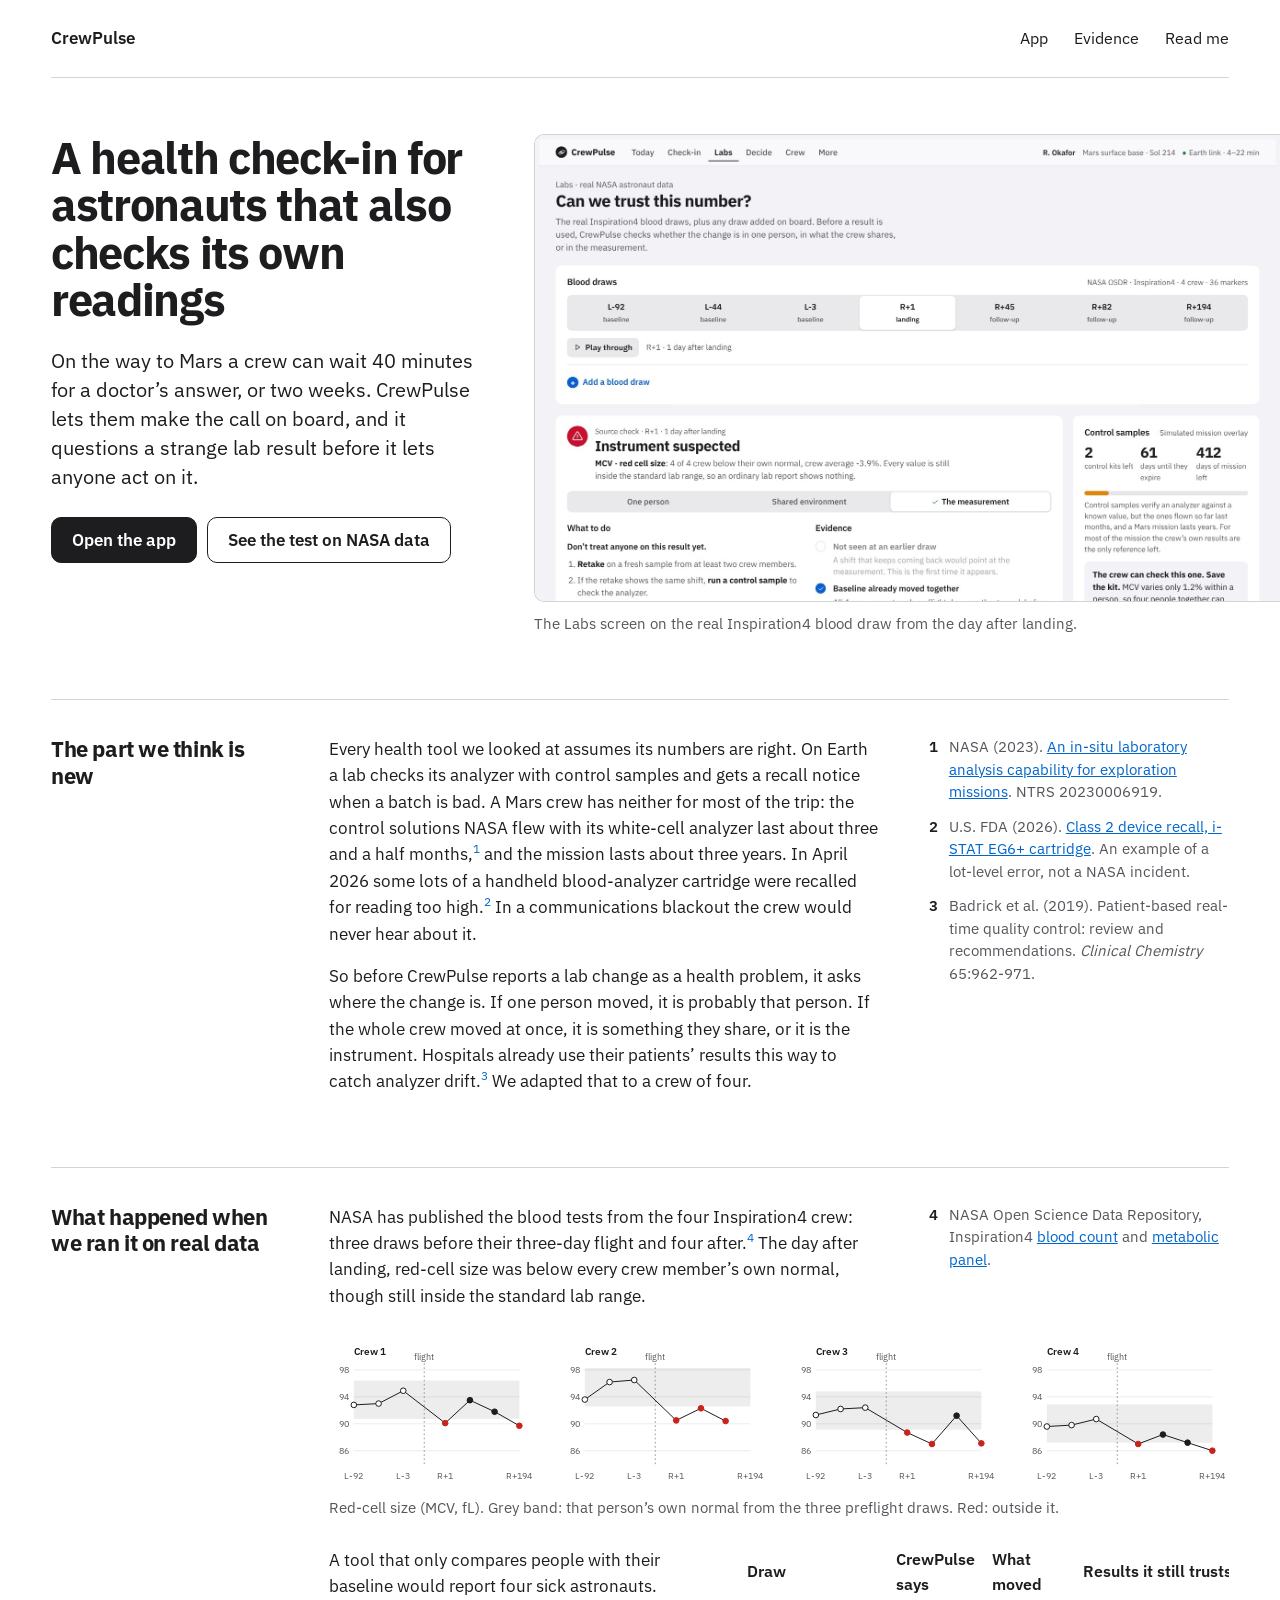
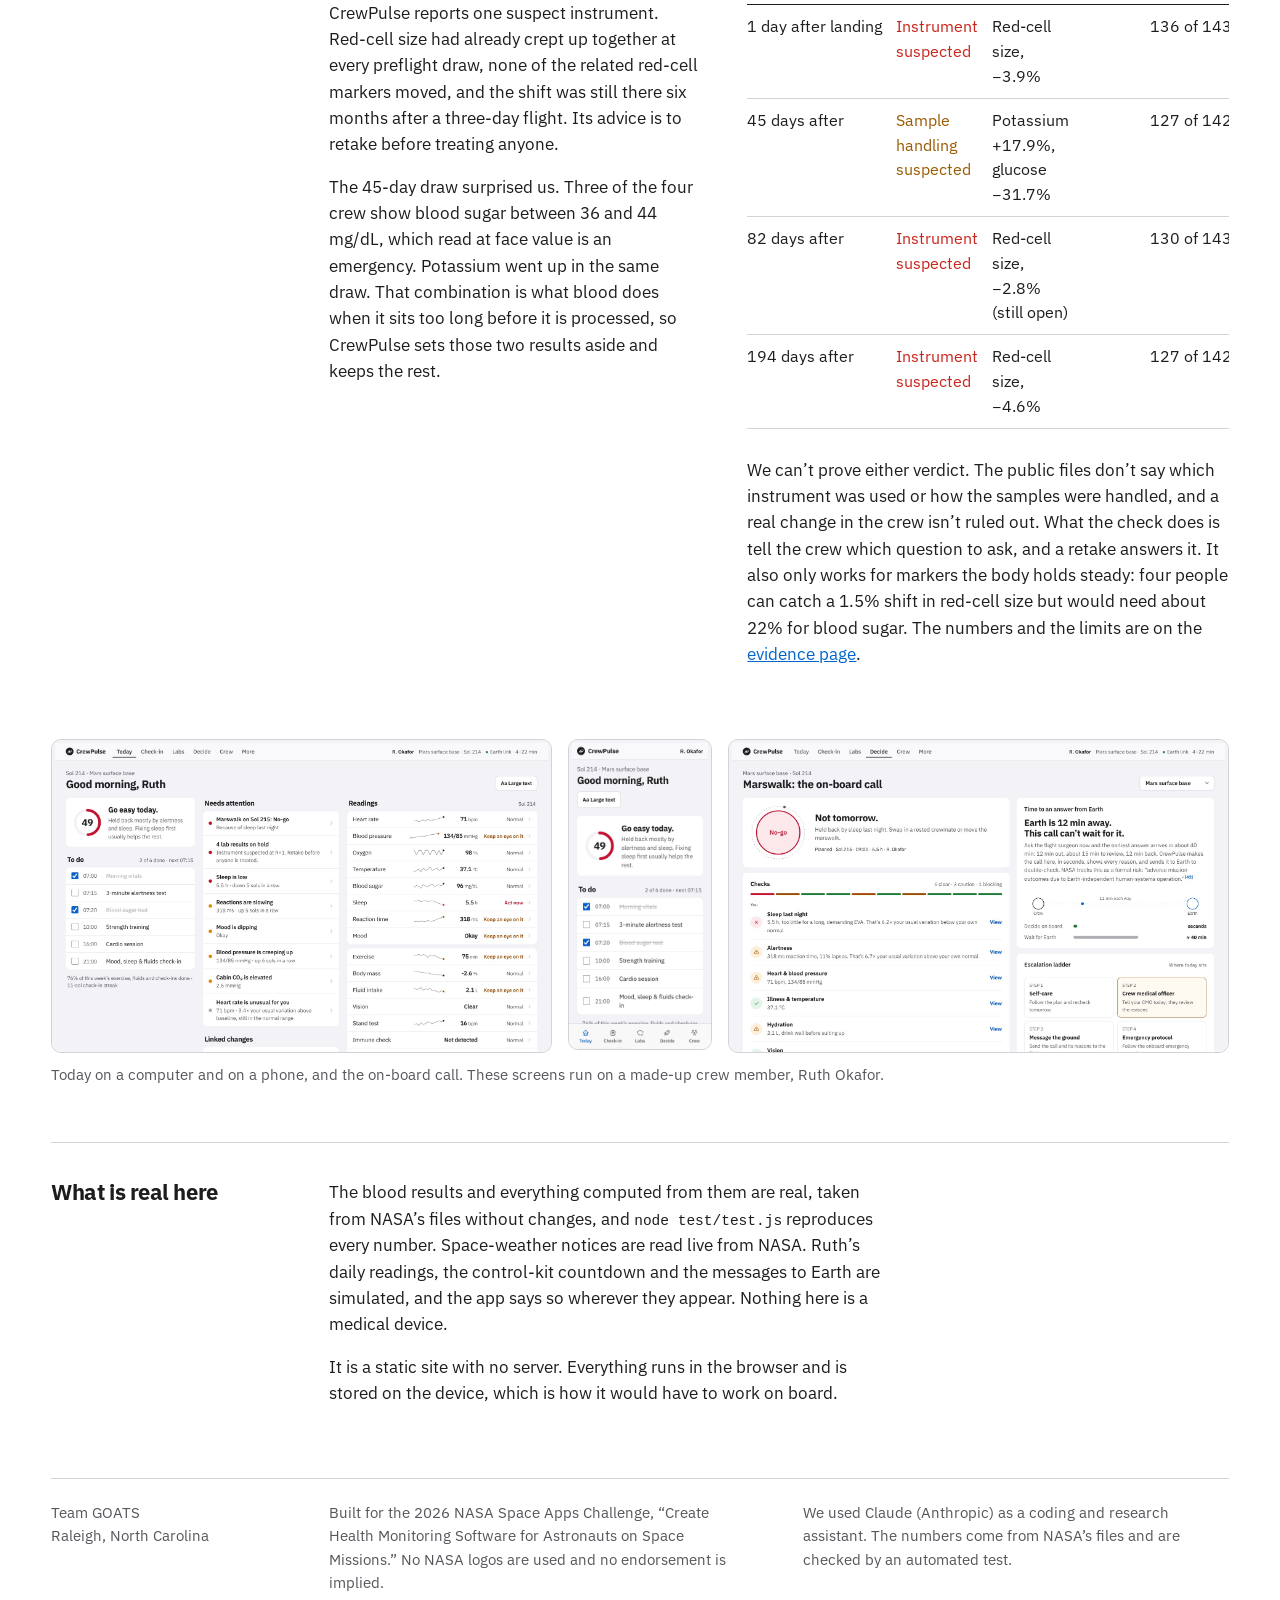
==== index.html @ 05806c50 "CrewPulse: NASA Space Apps 2026 entry Static site: index.html, app.html, proof.html, analysis, tests" ====
<!doctype html>
<html lang="en">
<head>
<meta charset="utf-8">
<meta name="viewport" content="width=device-width, initial-scale=1, viewport-fit=cover">
<link rel="icon" href="data:image/svg+xml,%3Csvg xmlns=%27http://www.w3.org/2000/svg%27 viewBox=%270 0 32 32%27%3E%3Ccircle cx=%2716%27 cy=%2716%27 r=%2715%27 fill=%27%231d1d1f%27/%3E%3Cpath d=%27M6 17h5l3-6 4 11 3-5h5%27 fill=%27none%27 stroke=%27%23fff%27 stroke-width=%272.4%27 stroke-linejoin=%27round%27 stroke-linecap=%27round%27/%3E%3C/svg%3E">
<title>CrewPulse</title>
<meta name="description" content="CrewPulse is a health check-in for astronauts that checks whether a lab result can be trusted before the crew acts on it. NASA Space Apps Challenge 2026.">
<meta name="theme-color" content="#ffffff">
<style>
@font-face{font-family:"IBM Plex Sans";font-style:normal;font-weight:100 700;font-display:swap;src:url(fonts/IBMPlexSans-latin.woff2) format("woff2");unicode-range:U+0000-00FF,U+0131,U+0152-0153,U+02BB-02BC,U+02C6,U+02DA,U+02DC,U+0304,U+0308,U+0329,U+2000-206F,U+20AC,U+2122,U+2191,U+2193,U+2212,U+2215,U+FEFF,U+FFFD}
@font-face{font-family:"IBM Plex Sans";font-style:normal;font-weight:100 700;font-display:swap;src:url(fonts/IBMPlexSans-latin-ext.woff2) format("woff2");unicode-range:U+0100-02BA,U+02BD-02C5,U+02C7-02CC,U+02CE-02D7,U+02DD-02FF,U+1D00-1DBF,U+1E00-1E9F,U+1EF2-1EFF,U+2020,U+20A0-20AB,U+20AD-20C0,U+2113,U+2C60-2C7F,U+A720-A7FF}
:root{--ink:#1d1d1f;--grey:#56565c;--rule:#d2d2d7;--wash:#f5f5f7;--link:#0066cc;--red:#c9241c;--amber:#9a5a00;--blue:#2a5bd7;--pad:clamp(20px,4vw,56px);
  --sans:"IBM Plex Sans",-apple-system,BlinkMacSystemFont,"Segoe UI",Roboto,"Helvetica Neue",Arial,sans-serif;--mono:ui-monospace,SFMono-Regular,Menlo,Consolas,monospace}
*{box-sizing:border-box}
html{-webkit-text-size-adjust:100%}
body{margin:0;background:#fff;color:var(--ink);font-family:var(--sans);font-size:17px;line-height:1.55;-webkit-font-smoothing:antialiased;overflow-x:hidden}
a{color:var(--link)}
:focus-visible{outline:2px solid var(--link);outline-offset:2px}
img{max-width:100%;height:auto;display:block}
.page{max-width:1640px;margin:0 auto;padding:0 var(--pad) 64px}
.site{display:flex;gap:26px;align-items:baseline;font-size:16px;padding:20px 0;border-bottom:1px solid var(--rule)}
.site b{font-weight:600;margin-right:auto;font-size:17px}
.site a{color:var(--ink);text-decoration:none;padding:6px 0}.site a:hover{text-decoration:underline}
.hero{display:grid;grid-template-columns:minmax(0,5fr) minmax(0,8fr);gap:48px;align-items:start;padding:56px 0 8px}
h1{font-size:clamp(32px,3.5vw,52px);line-height:1.06;font-weight:700;letter-spacing:-.03em;margin:0 0 22px}
.intro{font-size:20px;line-height:1.45;margin:0 0 26px}
.go{display:flex;flex-wrap:wrap;gap:10px;margin:0}
.go a{display:inline-flex;align-items:center;min-height:46px;padding:0 20px;border-radius:10px;font-weight:600;text-decoration:none;border:1px solid var(--ink);color:var(--ink)}
.go a.pri{background:var(--ink);color:#fff}
.hero figure{margin:0 calc(-1*var(--pad)) 0 0}
.hero .shot{border-radius:10px 0 0 10px;border-right:0;width:100%}
.shot{border:1px solid var(--rule);border-radius:10px}
.cap{color:var(--grey);font-size:15px;margin:10px 0 0}
.sec{display:grid;grid-template-columns:230px minmax(0,1fr) 300px;gap:20px 48px;padding:36px 0 0;margin-top:56px;border-top:1px solid var(--rule);align-items:start}
h2{font-size:22px;line-height:1.2;font-weight:700;letter-spacing:-.02em;margin:0}
.body{max-width:44em}
.wide{grid-column:2/-1;min-width:0}
p{margin:0 0 16px}
.side{color:var(--grey);font-size:15px;line-height:1.5}
.side p{margin:0 0 12px;padding-left:20px;position:relative}
.side p b{position:absolute;left:0;color:var(--ink);font-weight:600}
sup{font-size:12px;line-height:0}sup a{text-decoration:none}
table{border-collapse:collapse;width:100%;font-size:16px;margin:0 0 8px}
th{text-align:left;font-weight:600;padding:0 14px 8px 0;border-bottom:1px solid var(--ink)}
td{padding:9px 14px 9px 0;border-bottom:1px solid var(--rule);vertical-align:top}
td:first-child{white-space:nowrap}
td.num,th.num{text-align:right;font-variant-numeric:tabular-nums;white-space:nowrap;padding-right:0}
.scroll{overflow-x:auto}
.v-i{color:var(--red)}.v-h{color:var(--amber)}.v-e{color:var(--blue)}.v-u{color:var(--grey)}
.charts{display:grid;grid-template-columns:repeat(4,minmax(0,1fr));gap:24px}
.charts svg{width:100%;height:auto;display:block}
.charts text{font-family:var(--sans);font-size:11px;fill:var(--grey)}
.charts .t{fill:var(--ink);font-weight:600;font-size:12px}
.split{display:grid;grid-template-columns:minmax(0,1fr) minmax(0,1.3fr);gap:48px;align-items:start;margin-top:28px}
.screens{display:flex;gap:16px;align-items:flex-start;margin-top:56px}
.screens figure{margin:0;min-width:0}
.screens .d{flex:1620 1 0}.screens .m{flex:468 1 0}
code{font-family:var(--mono);font-size:14.5px}
.end{display:grid;grid-template-columns:230px minmax(0,1fr) minmax(0,1fr);gap:20px 48px;border-top:1px solid var(--rule);margin-top:56px;padding-top:22px;color:var(--grey);font-size:15px}
.end p{margin:0}
@media (max-width:1180px){
  .sec{grid-template-columns:180px minmax(0,1fr)}
  .side{grid-column:2}
  .end{grid-template-columns:180px minmax(0,1fr)}.end p:last-child{grid-column:2}
}
@media (max-width:900px){
  .hero{grid-template-columns:minmax(0,1fr);gap:28px;padding-top:36px}
  .hero figure{margin-right:0}.hero .shot{border-radius:10px;border-right:1px solid var(--rule)}
  .sec{grid-template-columns:minmax(0,1fr);gap:14px;margin-top:44px;padding-top:28px}
  .side,.wide{grid-column:1}
  .split{grid-template-columns:minmax(0,1fr);gap:24px}
  .charts{grid-template-columns:repeat(2,minmax(0,1fr));gap:16px}
  .screens{flex-wrap:wrap;margin-top:44px}.screens .d{flex:1 1 100%}.screens .m{flex:0 1 46%}
  .end{grid-template-columns:minmax(0,1fr)}.end p:last-child{grid-column:1}
}
@media (max-width:560px){body{font-size:16px}.intro{font-size:18px}.go a{flex:1 1 100%;justify-content:center}h2{font-size:20px}}
</style>
</head>
<body>
<div class="page">
  <nav class="site" aria-label="Main"><b>CrewPulse</b><a href="app.html">App</a><a href="proof.html">Evidence</a><a href="README.md">Read me</a></nav>

  <main>
  <div class="hero">
    <div>
      <h1>A health check-in for astronauts that also checks its own readings</h1>
      <p class="intro">On the way to Mars a crew can wait 40 minutes for a doctor’s answer, or two weeks. CrewPulse lets them make the call on board, and it questions a strange lab result before it lets anyone act on it.</p>
      <p class="go"><a class="pri" href="app.html">Open the app</a><a href="proof.html">See the test on NASA data</a></p>
    </div>
    <figure>
      <img class="shot" src="img/labs.jpg" width="1620" height="1012" alt="The Labs screen of CrewPulse. After the first blood draw following landing, it reads ‘Instrument suspected’, tells the crew to retake before treating anyone, and lists its evidence.">
      <p class="cap">The Labs screen on the real Inspiration4 blood draw from the day after landing.</p>
    </figure>
  </div>

  <section class="sec">
    <h2>The part we think is new</h2>
    <div class="body">
    <p>Every health tool we looked at assumes its numbers are right. On Earth a lab checks its analyzer with control samples and gets a recall notice when a batch is bad. A Mars crew has neither for most of the trip: the control solutions NASA flew with its white-cell analyzer last about three and a half months,<sup><a href="#n1">1</a></sup> and the mission lasts about three years. In April 2026 some lots of a handheld blood-analyzer cartridge were recalled for reading too high.<sup><a href="#n2">2</a></sup> In a communications blackout the crew would never hear about it.</p>
    <p>So before CrewPulse reports a lab change as a health problem, it asks where the change is. If one person moved, it is probably that person. If the whole crew moved at once, it is something they share, or it is the instrument. Hospitals already use their patients’ results this way to catch analyzer drift.<sup><a href="#n3">3</a></sup> We adapted that to a crew of four.</p>
    </div>
    <aside class="side">
      <p id="n1"><b>1</b>NASA (2023). <a href="https://ntrs.nasa.gov/citations/20230006919">An in-situ laboratory analysis capability for exploration missions</a>. NTRS 20230006919.</p>
      <p id="n2"><b>2</b>U.S. FDA (2026). <a href="https://www.accessdata.fda.gov/scripts/cdrh/cfdocs/cfRes/res.cfm?ID=219277">Class 2 device recall, i-STAT EG6+ cartridge</a>. An example of a lot-level error, not a NASA incident.</p>
      <p id="n3"><b>3</b>Badrick et al. (2019). Patient-based real-time quality control: review and recommendations. <i>Clinical Chemistry</i> 65:962-971.</p>
    </aside>
  </section>

  <section class="sec">
    <h2>What happened when we ran it on real data</h2>
    <div class="body">
    <p>NASA has published the blood tests from the four Inspiration4 crew: three draws before their three-day flight and four after.<sup><a href="#n4">4</a></sup> The day after landing, red-cell size was below every crew member’s own normal, though still inside the standard lab range.</p>
    </div>
    <aside class="side">
      <p id="n4"><b>4</b>NASA Open Science Data Repository, Inspiration4 <a href="https://doi.org/10.26030/e0rx-sh52">blood count</a> and <a href="https://doi.org/10.26030/mc5d-p710">metabolic panel</a>.</p>
    </aside>
    <div class="wide">
      <div class="charts" id="mcv" role="img" aria-label="Red-cell size for each of the four Inspiration4 crew across seven blood draws. All four drop below their own preflight range one day after landing."></div>
      <p class="cap">Red-cell size (MCV, fL). Grey band: that person’s own normal from the three preflight draws. Red: outside it.</p>
      <div class="split">
        <div>
        <p>A tool that only compares people with their baseline would report four sick astronauts. CrewPulse reports one suspect instrument. Red-cell size had already crept up together at every preflight draw, none of the related red-cell markers moved, and the shift was still there six months after a three-day flight. Its advice is to retake before treating anyone.</p>
        <p>The 45-day draw surprised us. Three of the four crew show blood sugar between 36 and 44 mg/dL, which read at face value is an emergency. Potassium went up in the same draw. That combination is what blood does when it sits too long before it is processed, so CrewPulse sets those two results aside and keeps the rest.</p>
        </div>
        <div>
          <div class="scroll">
          <table>
      <thead><tr><th>Draw</th><th>CrewPulse says</th><th>What moved</th><th class="num">Results it still trusts</th></tr></thead>
      <tbody id="draws">
        <tr><td>1 day after landing</td><td class="v-i">Instrument suspected</td><td>Red-cell size, −3.9%</td><td class="num">136 of 143</td></tr>
        <tr><td>45 days after</td><td class="v-h">Sample handling suspected</td><td>Potassium +17.9%, glucose −31.7%</td><td class="num">127 of 142</td></tr>
        <tr><td>82 days after</td><td class="v-i">Instrument suspected</td><td>Red-cell size, −2.8% (still open)</td><td class="num">130 of 143</td></tr>
        <tr><td>194 days after</td><td class="v-i">Instrument suspected</td><td>Red-cell size, −4.6%</td><td class="num">127 of 142</td></tr>
      </tbody>
    </table>
          </div>
          <p style="margin-top:20px">We can’t prove either verdict. The public files don’t say which instrument was used or how the samples were handled, and a real change in the crew isn’t ruled out. What the check does is tell the crew which question to ask, and a retake answers it. It also only works for markers the body holds steady: four people can catch a 1.5% shift in red-cell size but would need about 22% for blood sugar. The numbers and the limits are on the <a href="proof.html">evidence page</a>.</p>
        </div>
      </div>
    </div>
  </section>

  <div class="screens">
    <figure class="d"><img class="shot" src="img/today.jpg" width="1620" height="1012" alt="The Today screen on a computer: readiness score and to-do list on the left, things that need attention in the middle, every reading on the right."></figure>
    <figure class="m"><img class="shot" src="img/today-phone.jpg" width="780" height="1688" alt="The same Today screen on a phone, in one column with the tabs at the bottom."></figure>
    <figure class="d"><img class="shot" src="img/decide.jpg" width="1620" height="1012" alt="The Decide screen: Earth is 12 minutes away, and the on-board call for tomorrow’s Marswalk is No-go because of last night’s sleep."></figure>
  </div>
  <p class="cap">Today on a computer and on a phone, and the on-board call. These screens run on a made-up crew member, Ruth Okafor.</p>

  <section class="sec">
    <h2>What is real here</h2>
    <div class="body">
    <p>The blood results and everything computed from them are real, taken from NASA’s files without changes, and <code>node test/test.js</code> reproduces every number. Space-weather notices are read live from NASA. Ruth’s daily readings, the control-kit countdown and the messages to Earth are simulated, and the app says so wherever they appear. Nothing here is a medical device.</p>
    <p>It is a static site with no server. Everything runs in the browser and is stored on the device, which is how it would have to work on board.</p>
    </div>
  </section>

  <div class="end">
    <p>Team GOATS<br>Raleigh, North Carolina</p>
    <p>Built for the 2026 NASA Space Apps Challenge, “Create Health Monitoring Software for Astronauts on Space Missions.” No NASA logos are used and no endorsement is implied.</p>
    <p>We used Claude (Anthropic) as a coding and research assistant. The numbers come from NASA’s files and are checked by an automated test.</p>
  </div>
  </main>
</div>

<script src="js/analysis.js"></script>
<script>
(function(){
  var DR=['L-92','L-44','L-3','R+1','R+45','R+82','R+194'];
  // Used only if the data files cannot be fetched (for example when the page is opened from disk).
  var SAVED=[[92.8,93.0,94.9,90.1,93.5,91.8,89.7],[93.6,96.2,96.5,90.5,92.3,90.4,null],[91.3,92.2,92.4,88.7,87.0,91.2,87.1],[89.6,89.8,90.7,87.0,88.4,87.2,86.0]];
  var SAVED_HALF=2.846;
  function draw(rows){
    var W=250,H=170,L=30,R=20,T=22,B=26,y0=84,y1=99;
    var X=function(i){return L+(i+(i>=3?.7:0))*(W-L-R)/6.7},Y=function(v){return T+(1-(v-y0)/(y1-y0))*(H-T-B)};
    document.getElementById('mcv').innerHTML=rows.map(function(r,c){
      var s='<text class="t" x="'+L+'" y="12">Crew '+(c+1)+'</text>';
      [86,90,94,98].forEach(function(g){s+='<line x1="'+L+'" x2="'+(W-R)+'" y1="'+Y(g)+'" y2="'+Y(g)+'" stroke="#e8e8ed"/><text x="'+(L-6)+'" y="'+(Y(g)+4)+'" text-anchor="end">'+g+'</text>'});
      s+='<rect x="'+L+'" y="'+Y(r.mean+r.half)+'" width="'+(W-L-R)+'" height="'+(Y(r.mean-r.half)-Y(r.mean+r.half))+'" fill="#1d1d1f" fill-opacity=".08"/>';
      var fx=(X(2)+X(3))/2;s+='<line x1="'+fx+'" x2="'+fx+'" y1="'+T+'" y2="'+(H-B)+'" stroke="#86868b" stroke-dasharray="2 3"/><text x="'+fx+'" y="'+(T-4)+'" text-anchor="middle">flight</text>';
      var pts=[];r.vals.forEach(function(v,i){if(v!=null)pts.push([X(i),Y(v),v,i])});
      s+='<path d="'+pts.map(function(p,k){return (k?'L':'M')+p[0].toFixed(1)+' '+p[1].toFixed(1)}).join('')+'" fill="none" stroke="#1d1d1f" stroke-width="1.2"/>';
      pts.forEach(function(p){var out=p[3]>=3&&Math.abs(p[2]-r.mean)>r.half;
        s+='<circle cx="'+p[0].toFixed(1)+'" cy="'+p[1].toFixed(1)+'" r="3.4" fill="'+(p[3]<3?'#fff':out?'#c9241c':'#1d1d1f')+'" stroke="'+(out?'#c9241c':'#1d1d1f')+'" stroke-width="1.2"><title>'+DR[p[3]]+': '+p[2]+' fL</title></circle>'});
      [0,2,3,6].forEach(function(i){s+='<text x="'+X(i)+'" y="'+(H-8)+'" text-anchor="middle">'+DR[i]+'</text>'});
      return '<svg viewBox="0 0 '+W+' '+H+'">'+s+'</svg>'}).join('');
  }
  function saved(){return SAVED.map(function(v){return {vals:v,mean:(v[0]+v[1]+v[2])/3,half:SAVED_HALF}})}
  var A=window.CrewPulseAnalysis;
  if(!A||!window.fetch){draw(saved());return}
  Promise.all(['data/LSDS-7_Complete_Blood_Count_CBC_TRANSFORMED.csv','data/LSDS-8_Comprehensive_Metabolic_Panel_CMP_TRANSFORMED.csv'].map(function(u){return fetch(u).then(function(r){if(!r.ok)throw 0;return r.text()})}))
    .then(function(t){
      var ds=A.build(t[0],t[1]),m=ds.markers.filter(function(x){return x.key==='mcv'})[0];
      draw(ds.crew.map(function(_,c){var b=A.band(m,c,{k:A.kFor(m)});return {vals:m.vals[c],mean:b.mean,half:b.half}}));
      var WHEN={'R+1':'1 day after landing','R+45':'45 days after','R+82':'82 days after','R+194':'194 days after'};
      var V={instrument:['Instrument suspected','v-i'],handling:['Sample handling suspected','v-h'],environment:['Shared cause suspected','v-e'],undetermined:['Cause unclear','v-u']};
      var pct=function(x){return (x>0?'+':'−')+Math.abs(x).toFixed(1)+'%'};
      var short=function(n){return n.split(' · ')[1]||n.split(' · ')[0]};
      document.getElementById('draws').innerHTML=A.POST.map(function(t){
        var sc=A.sourceCheck(ds,t),a=sc.alarms,top=a[0],tr=sc.counts.trusted+' of '+sc.counts.total;
        if(!top)return '<tr><td>'+WHEN[sc.draw]+'</td><td>No crew-wide alarm</td><td></td><td class="num">'+tr+'</td></tr>';
        var what;
        if(top.cause==='handling'){var k=a.filter(function(x){return x.key==='potassium'})[0],g=a.filter(function(x){return x.key==='glucose'})[0];what='Potassium '+pct(k.shift.pct)+', glucose '+pct(g.shift.pct)}
        else{var mcv=a.filter(function(x){return x.key==='mcv'})[0]||top;top=mcv;what=(mcv.key==='mcv'?'Red-cell size':short(mcv.marker.name))+', '+pct(mcv.shift.pct)+(mcv.carried?' (still open)':'')}
        return '<tr><td>'+WHEN[sc.draw]+'</td><td class="'+V[top.cause][1]+'">'+V[top.cause][0]+'</td><td>'+what+'</td><td class="num">'+tr+'</td></tr>'}).join('');
    }).catch(function(){draw(saved())});
})();
</script>
</body>
</html>
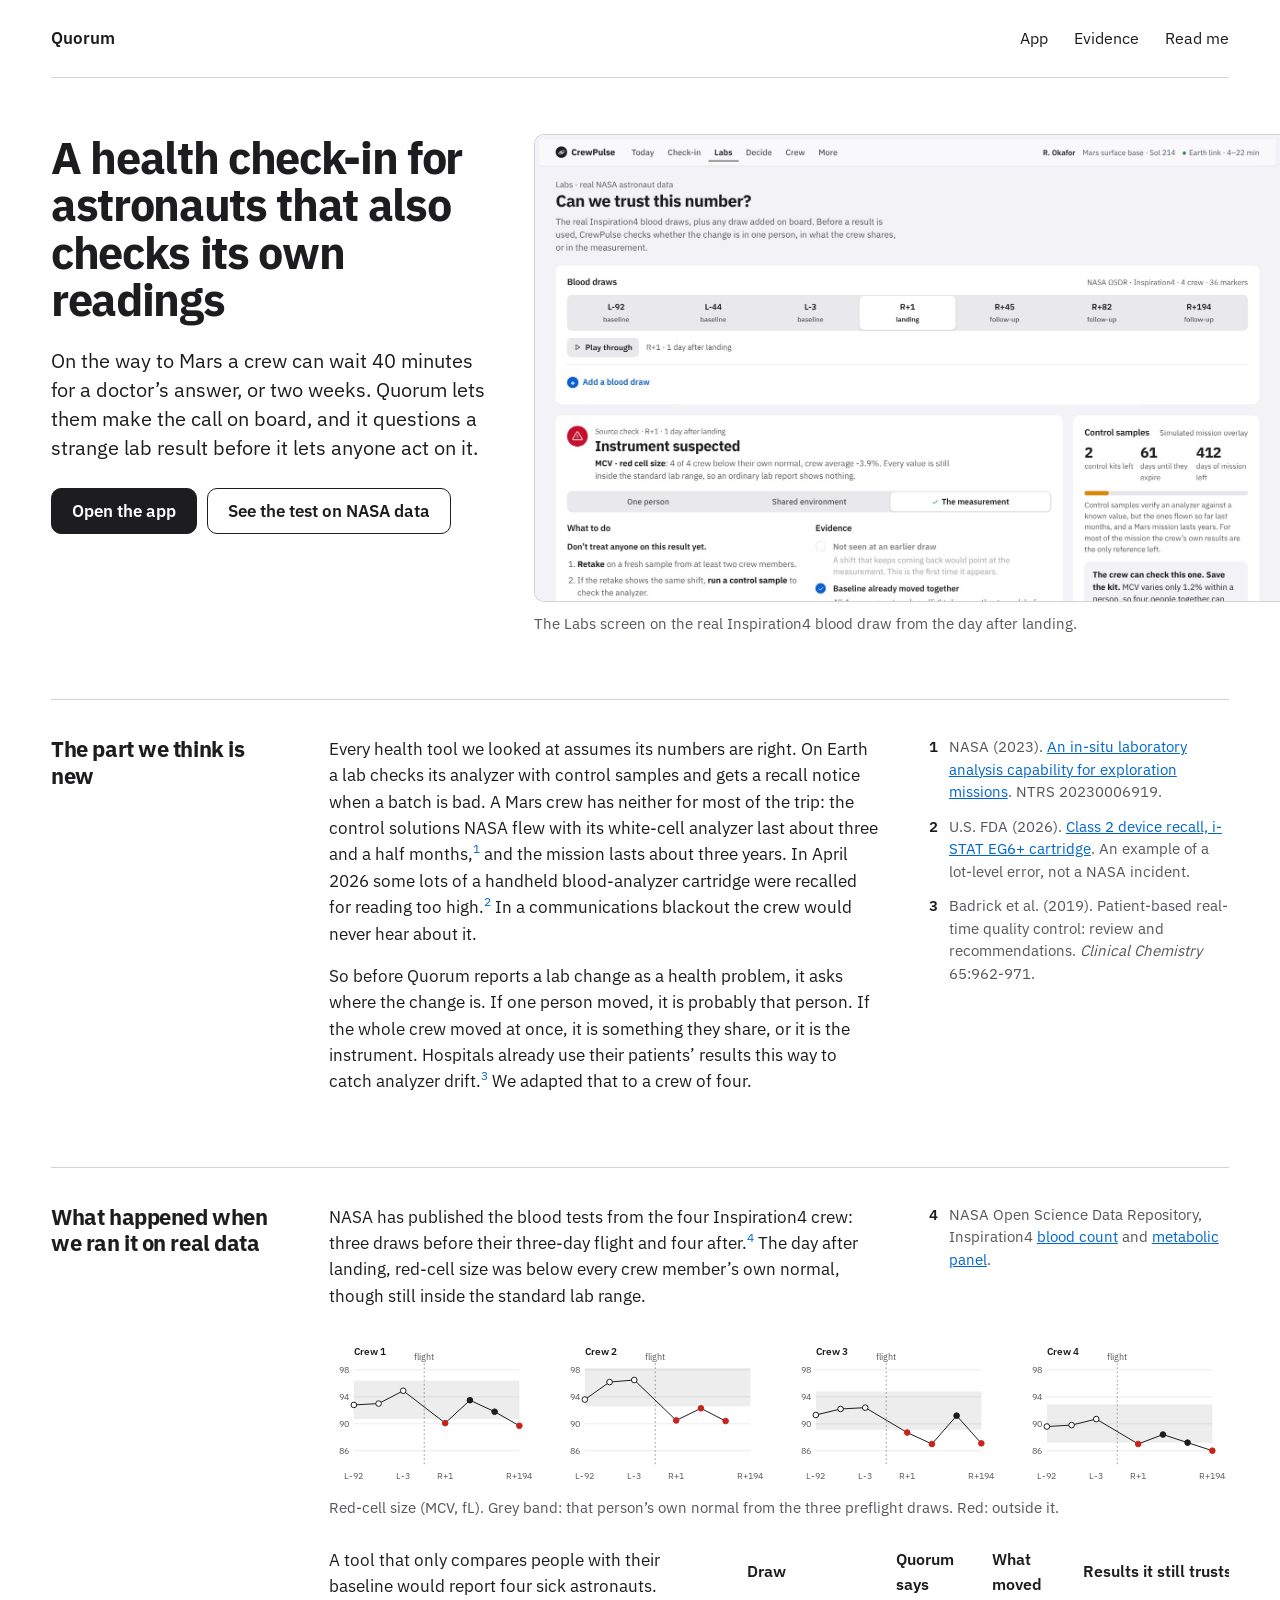
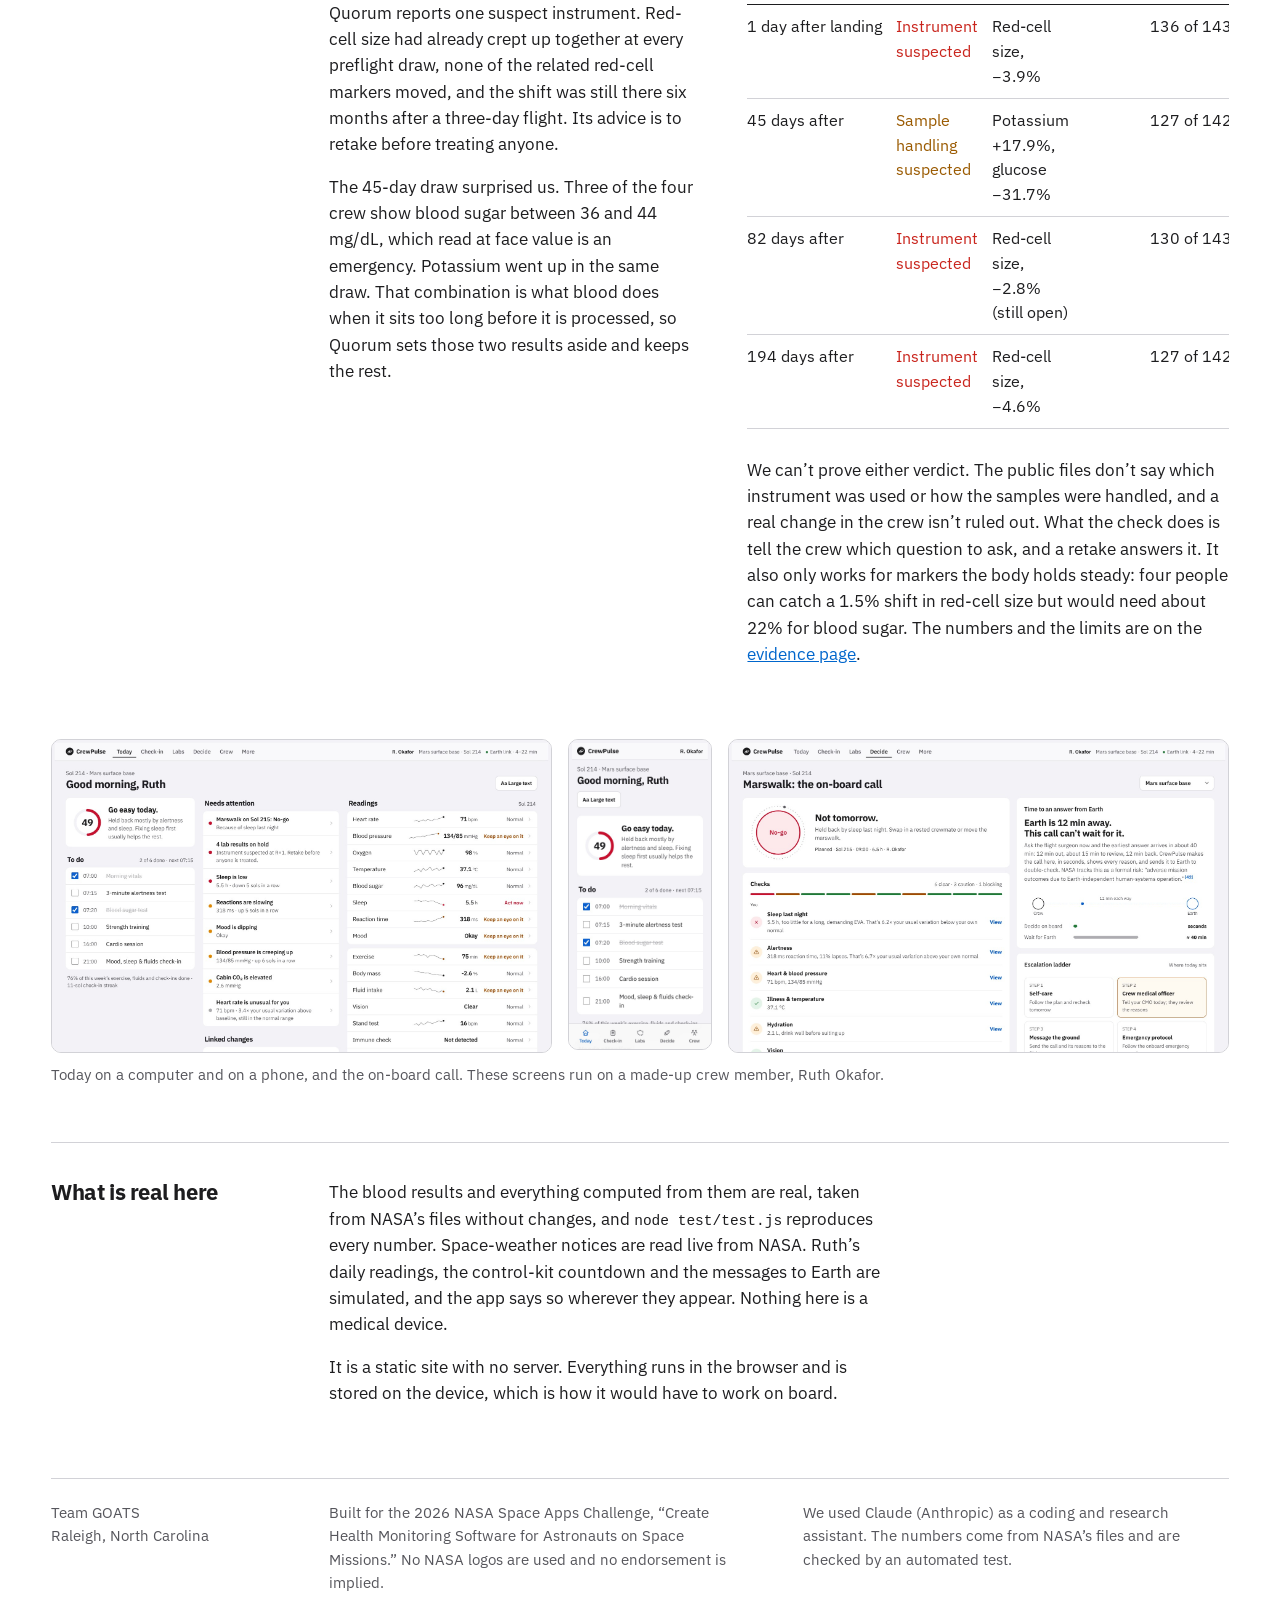
==== commit ece91186: "Rename the app to Quorum Co-Authored-By: Claude Opus 5.5 <noreply@anthropic.com> Claude-Session: htt" ====
--- a/index.html
+++ b/index.html
@@ -4,8 +4,8 @@
 <meta charset="utf-8">
 <meta name="viewport" content="width=device-width, initial-scale=1, viewport-fit=cover">
 <link rel="icon" href="data:image/svg+xml,%3Csvg xmlns=%27http://www.w3.org/2000/svg%27 viewBox=%270 0 32 32%27%3E%3Ccircle cx=%2716%27 cy=%2716%27 r=%2715%27 fill=%27%231d1d1f%27/%3E%3Cpath d=%27M6 17h5l3-6 4 11 3-5h5%27 fill=%27none%27 stroke=%27%23fff%27 stroke-width=%272.4%27 stroke-linejoin=%27round%27 stroke-linecap=%27round%27/%3E%3C/svg%3E">
-<title>CrewPulse</title>
-<meta name="description" content="CrewPulse is a health check-in for astronauts that checks whether a lab result can be trusted before the crew acts on it. NASA Space Apps Challenge 2026.">
+<title>Quorum</title>
+<meta name="description" content="Quorum is a health check-in for astronauts that checks whether a lab result can be trusted before the crew acts on it. NASA Space Apps Challenge 2026.">
 <meta name="theme-color" content="#ffffff">
 <style>
 @font-face{font-family:"IBM Plex Sans";font-style:normal;font-weight:100 700;font-display:swap;src:url(fonts/IBMPlexSans-latin.woff2) format("woff2");unicode-range:U+0000-00FF,U+0131,U+0152-0153,U+02BB-02BC,U+02C6,U+02DA,U+02DC,U+0304,U+0308,U+0329,U+2000-206F,U+20AC,U+2122,U+2191,U+2193,U+2212,U+2215,U+FEFF,U+FFFD}
@@ -79,17 +79,17 @@
 </head>
 <body>
 <div class="page">
-  <nav class="site" aria-label="Main"><b>CrewPulse</b><a href="app.html">App</a><a href="proof.html">Evidence</a><a href="README.md">Read me</a></nav>
+  <nav class="site" aria-label="Main"><b>Quorum</b><a href="app.html">App</a><a href="proof.html">Evidence</a><a href="README.md">Read me</a></nav>
 
   <main>
   <div class="hero">
     <div>
       <h1>A health check-in for astronauts that also checks its own readings</h1>
-      <p class="intro">On the way to Mars a crew can wait 40 minutes for a doctor’s answer, or two weeks. CrewPulse lets them make the call on board, and it questions a strange lab result before it lets anyone act on it.</p>
+      <p class="intro">On the way to Mars a crew can wait 40 minutes for a doctor’s answer, or two weeks. Quorum lets them make the call on board, and it questions a strange lab result before it lets anyone act on it.</p>
       <p class="go"><a class="pri" href="app.html">Open the app</a><a href="proof.html">See the test on NASA data</a></p>
     </div>
     <figure>
-      <img class="shot" src="img/labs.jpg" width="1620" height="1012" alt="The Labs screen of CrewPulse. After the first blood draw following landing, it reads ‘Instrument suspected’, tells the crew to retake before treating anyone, and lists its evidence.">
+      <img class="shot" src="img/labs.jpg" width="1620" height="1012" alt="The Labs screen of Quorum. After the first blood draw following landing, it reads ‘Instrument suspected’, tells the crew to retake before treating anyone, and lists its evidence.">
       <p class="cap">The Labs screen on the real Inspiration4 blood draw from the day after landing.</p>
     </figure>
   </div>
@@ -98,7 +98,7 @@
     <h2>The part we think is new</h2>
     <div class="body">
     <p>Every health tool we looked at assumes its numbers are right. On Earth a lab checks its analyzer with control samples and gets a recall notice when a batch is bad. A Mars crew has neither for most of the trip: the control solutions NASA flew with its white-cell analyzer last about three and a half months,<sup><a href="#n1">1</a></sup> and the mission lasts about three years. In April 2026 some lots of a handheld blood-analyzer cartridge were recalled for reading too high.<sup><a href="#n2">2</a></sup> In a communications blackout the crew would never hear about it.</p>
-    <p>So before CrewPulse reports a lab change as a health problem, it asks where the change is. If one person moved, it is probably that person. If the whole crew moved at once, it is something they share, or it is the instrument. Hospitals already use their patients’ results this way to catch analyzer drift.<sup><a href="#n3">3</a></sup> We adapted that to a crew of four.</p>
+    <p>So before Quorum reports a lab change as a health problem, it asks where the change is. If one person moved, it is probably that person. If the whole crew moved at once, it is something they share, or it is the instrument. Hospitals already use their patients’ results this way to catch analyzer drift.<sup><a href="#n3">3</a></sup> We adapted that to a crew of four.</p>
     </div>
     <aside class="side">
       <p id="n1"><b>1</b>NASA (2023). <a href="https://ntrs.nasa.gov/citations/20230006919">An in-situ laboratory analysis capability for exploration missions</a>. NTRS 20230006919.</p>
@@ -120,13 +120,13 @@
       <p class="cap">Red-cell size (MCV, fL). Grey band: that person’s own normal from the three preflight draws. Red: outside it.</p>
       <div class="split">
         <div>
-        <p>A tool that only compares people with their baseline would report four sick astronauts. CrewPulse reports one suspect instrument. Red-cell size had already crept up together at every preflight draw, none of the related red-cell markers moved, and the shift was still there six months after a three-day flight. Its advice is to retake before treating anyone.</p>
-        <p>The 45-day draw surprised us. Three of the four crew show blood sugar between 36 and 44 mg/dL, which read at face value is an emergency. Potassium went up in the same draw. That combination is what blood does when it sits too long before it is processed, so CrewPulse sets those two results aside and keeps the rest.</p>
+        <p>A tool that only compares people with their baseline would report four sick astronauts. Quorum reports one suspect instrument. Red-cell size had already crept up together at every preflight draw, none of the related red-cell markers moved, and the shift was still there six months after a three-day flight. Its advice is to retake before treating anyone.</p>
+        <p>The 45-day draw surprised us. Three of the four crew show blood sugar between 36 and 44 mg/dL, which read at face value is an emergency. Potassium went up in the same draw. That combination is what blood does when it sits too long before it is processed, so Quorum sets those two results aside and keeps the rest.</p>
         </div>
         <div>
           <div class="scroll">
           <table>
-      <thead><tr><th>Draw</th><th>CrewPulse says</th><th>What moved</th><th class="num">Results it still trusts</th></tr></thead>
+      <thead><tr><th>Draw</th><th>Quorum says</th><th>What moved</th><th class="num">Results it still trusts</th></tr></thead>
       <tbody id="draws">
         <tr><td>1 day after landing</td><td class="v-i">Instrument suspected</td><td>Red-cell size, −3.9%</td><td class="num">136 of 143</td></tr>
         <tr><td>45 days after</td><td class="v-h">Sample handling suspected</td><td>Potassium +17.9%, glucose −31.7%</td><td class="num">127 of 142</td></tr>
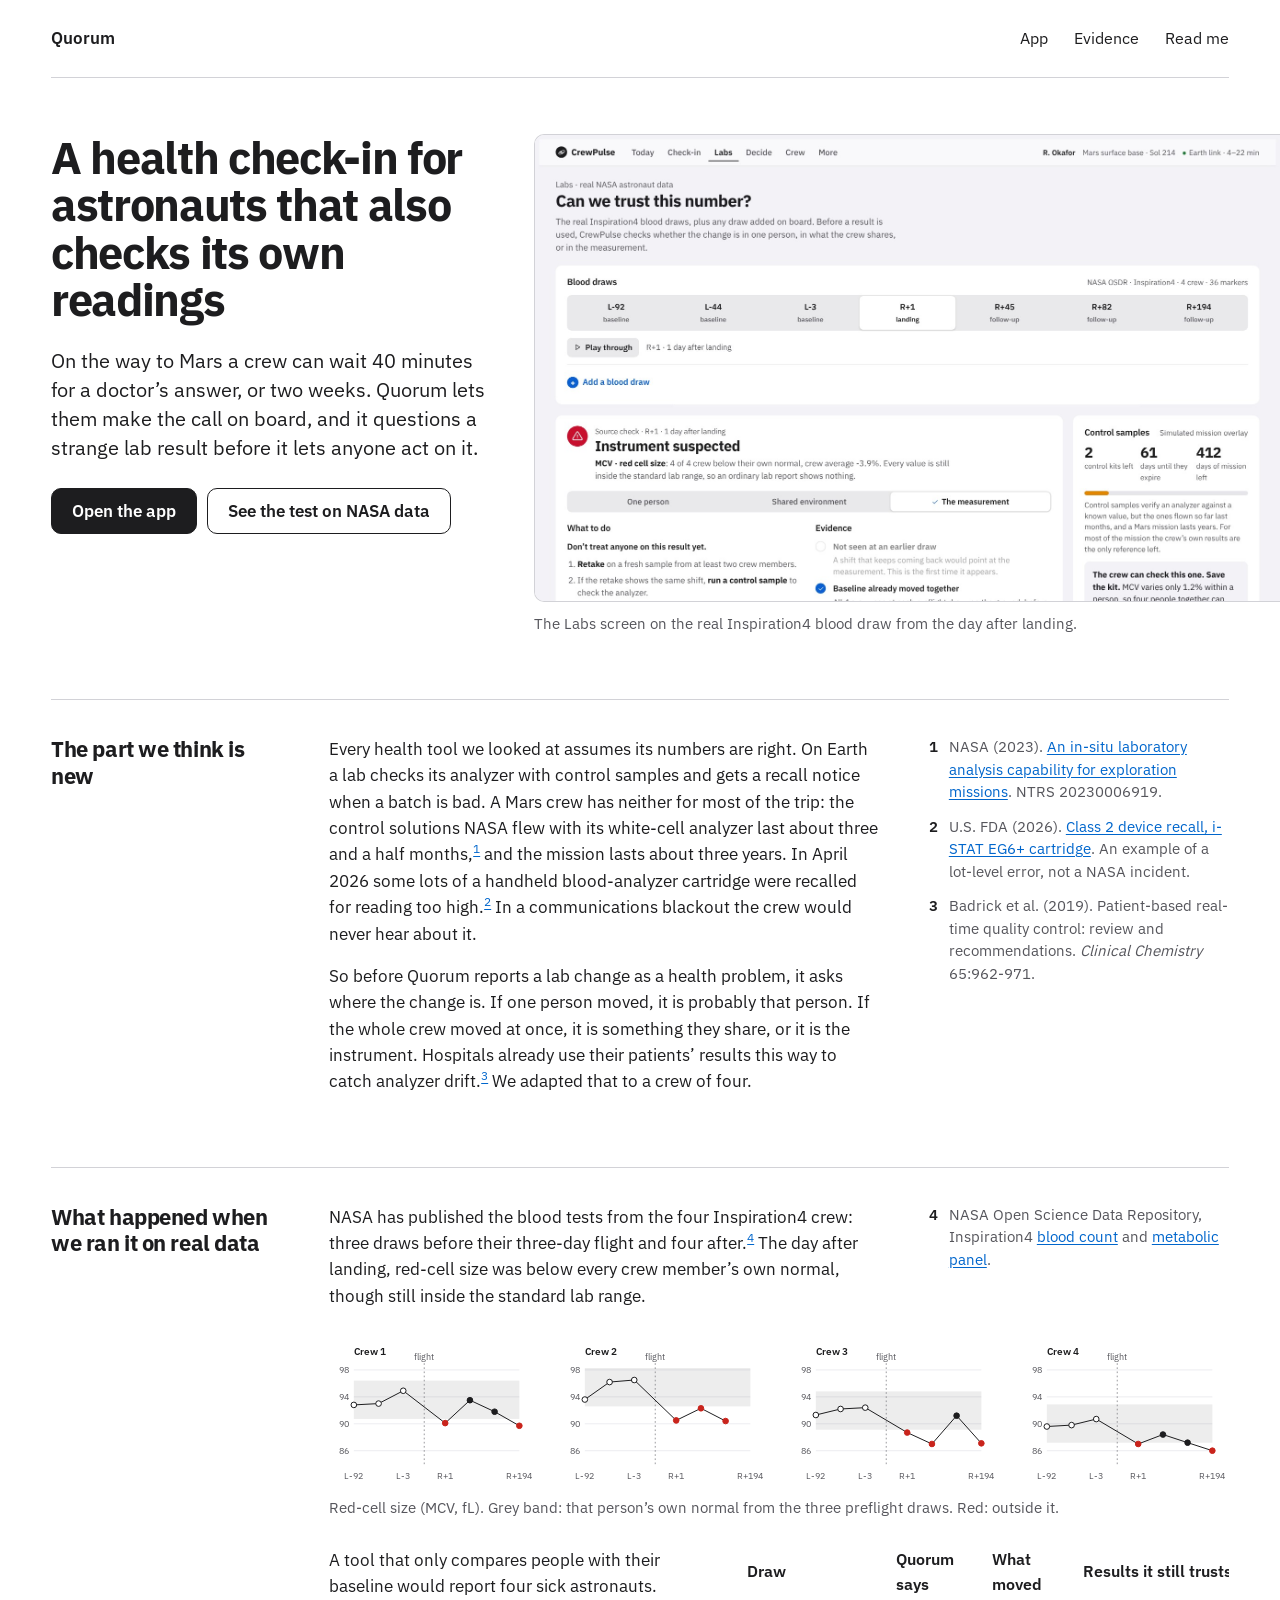
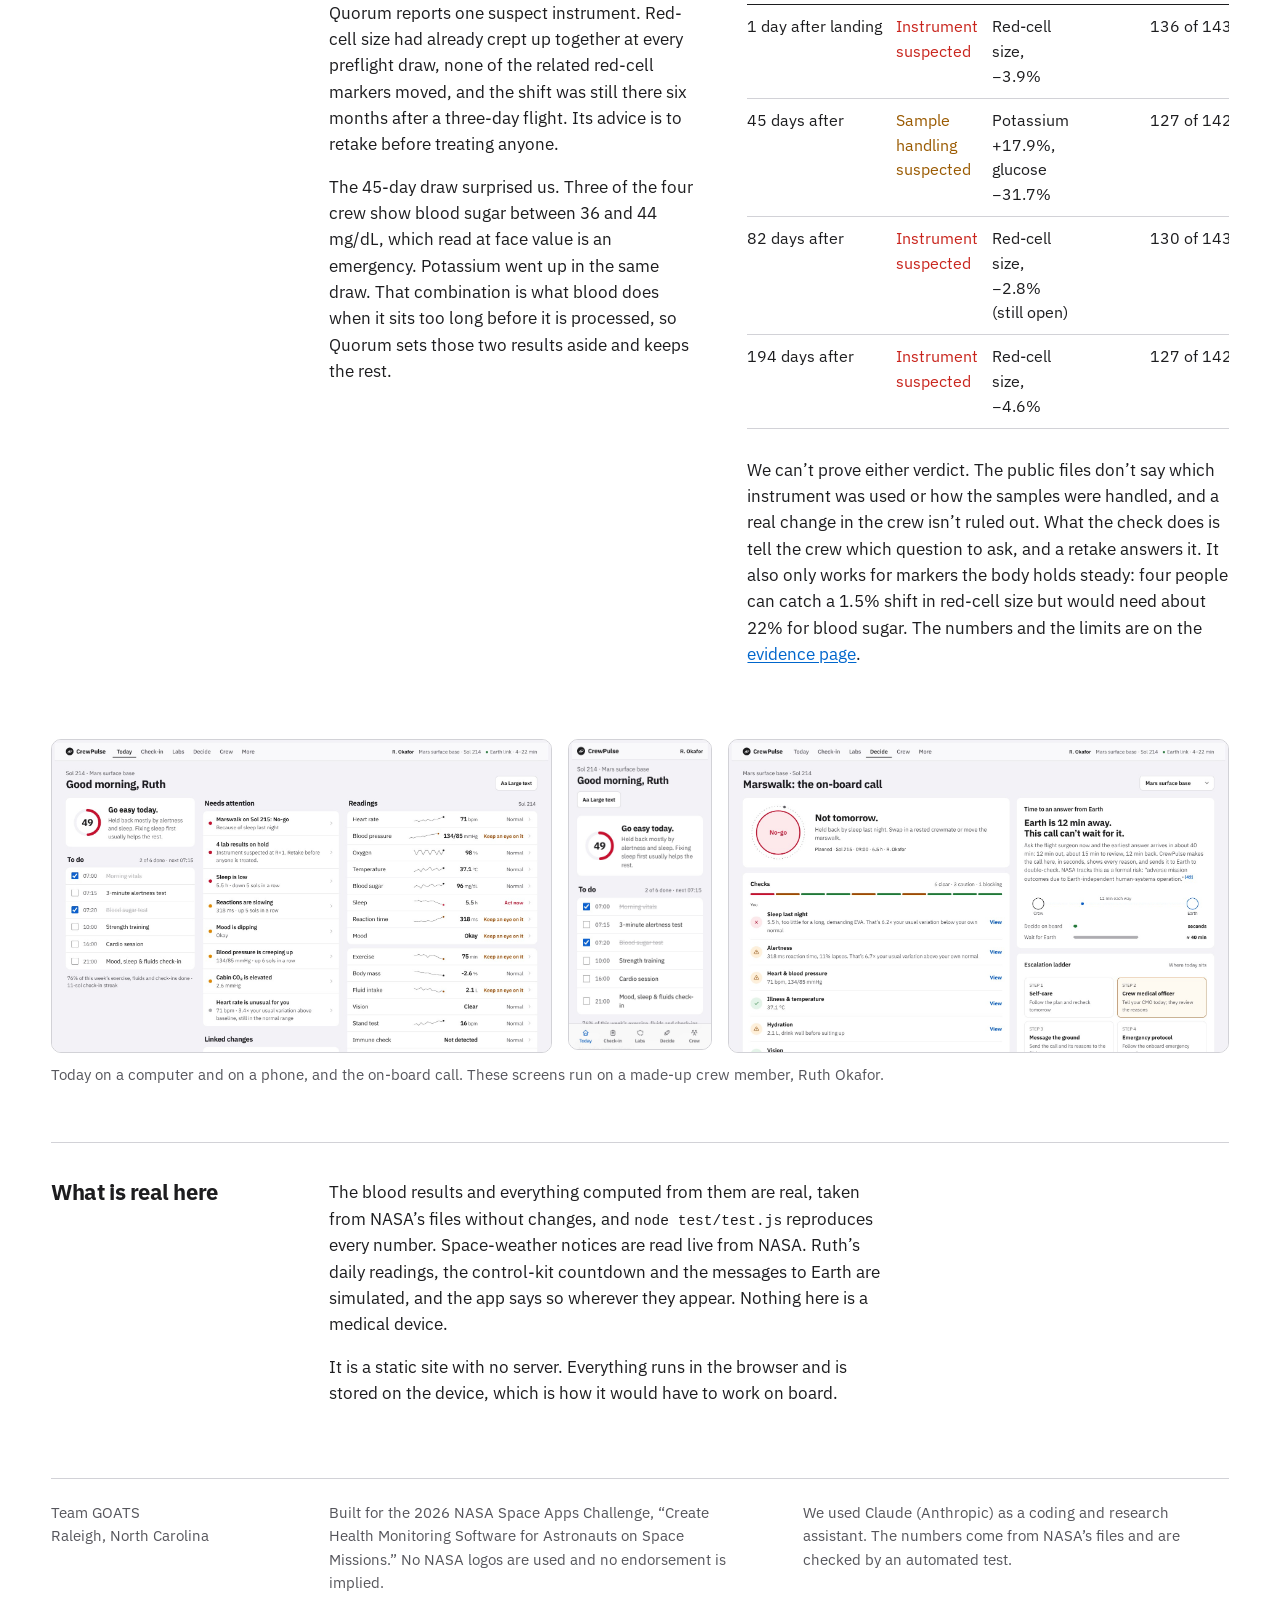
==== commit c05737e3: "Toward real use: simulation check, crew accounts with database-enforced roles and privacy, lab and w" ====
--- a/index.html
+++ b/index.html
@@ -75,13 +75,20 @@
   .end{grid-template-columns:minmax(0,1fr)}.end p:last-child{grid-column:1}
 }
 @media (max-width:560px){body{font-size:16px}.intro{font-size:18px}.go a{flex:1 1 100%;justify-content:center}h2{font-size:20px}}
+.skipl{position:absolute;left:-999px;top:8px;z-index:100;background:#fff;color:#1d1d1f;padding:10px 14px;border-radius:8px;border:2px solid #0066cc;font-weight:600}.skipl:focus{left:8px}
+main p a,main li a,main td a{text-decoration:underline;text-underline-offset:2px}
+[tabindex="0"][role="region"]:focus-visible{outline:2px solid #0066cc;outline-offset:2px}
+@media (prefers-reduced-motion:reduce){*,*::before,*::after{animation-duration:.01ms!important;animation-iteration-count:1!important;transition-duration:.01ms!important;scroll-behavior:auto!important}}
 </style>
+<link rel="manifest" href="manifest.webmanifest"><link rel="apple-touch-icon" href="img/icon-192.png"><meta name="apple-mobile-web-app-capable" content="yes">
+<script>if("serviceWorker" in navigator&&(location.protocol==="https:"||location.hostname==="localhost"))addEventListener("load",function(){navigator.serviceWorker.register("sw.js").catch(function(){})});</script>
 </head>
 <body>
+<a class="skipl" href="#main">Skip to content</a>
 <div class="page">
   <nav class="site" aria-label="Main"><b>Quorum</b><a href="app.html">App</a><a href="proof.html">Evidence</a><a href="README.md">Read me</a></nav>
 
-  <main>
+  <main id="main">
   <div class="hero">
     <div>
       <h1>A health check-in for astronauts that also checks its own readings</h1>
@@ -207,5 +214,6 @@
     }).catch(function(){draw(saved())});
 })();
 </script>
+<script>(function(){function a11yScroll(){document.querySelectorAll('.tbl,.tblwrap,.chart,pre.rep,.scroll,#ex-chart').forEach(function(el){if(el.scrollWidth>el.clientWidth+1||el.scrollHeight>el.clientHeight+1){if(!el.hasAttribute('tabindex')){el.tabIndex=0;el.setAttribute('role','region');if(!el.getAttribute('aria-label'))el.setAttribute('aria-label','Scrollable content')}}else if(el.getAttribute('aria-label')==='Scrollable content'){el.removeAttribute('tabindex');el.removeAttribute('role');el.removeAttribute('aria-label')}})}a11yScroll();addEventListener('resize',a11yScroll)})();</script>
 </body>
 </html>
